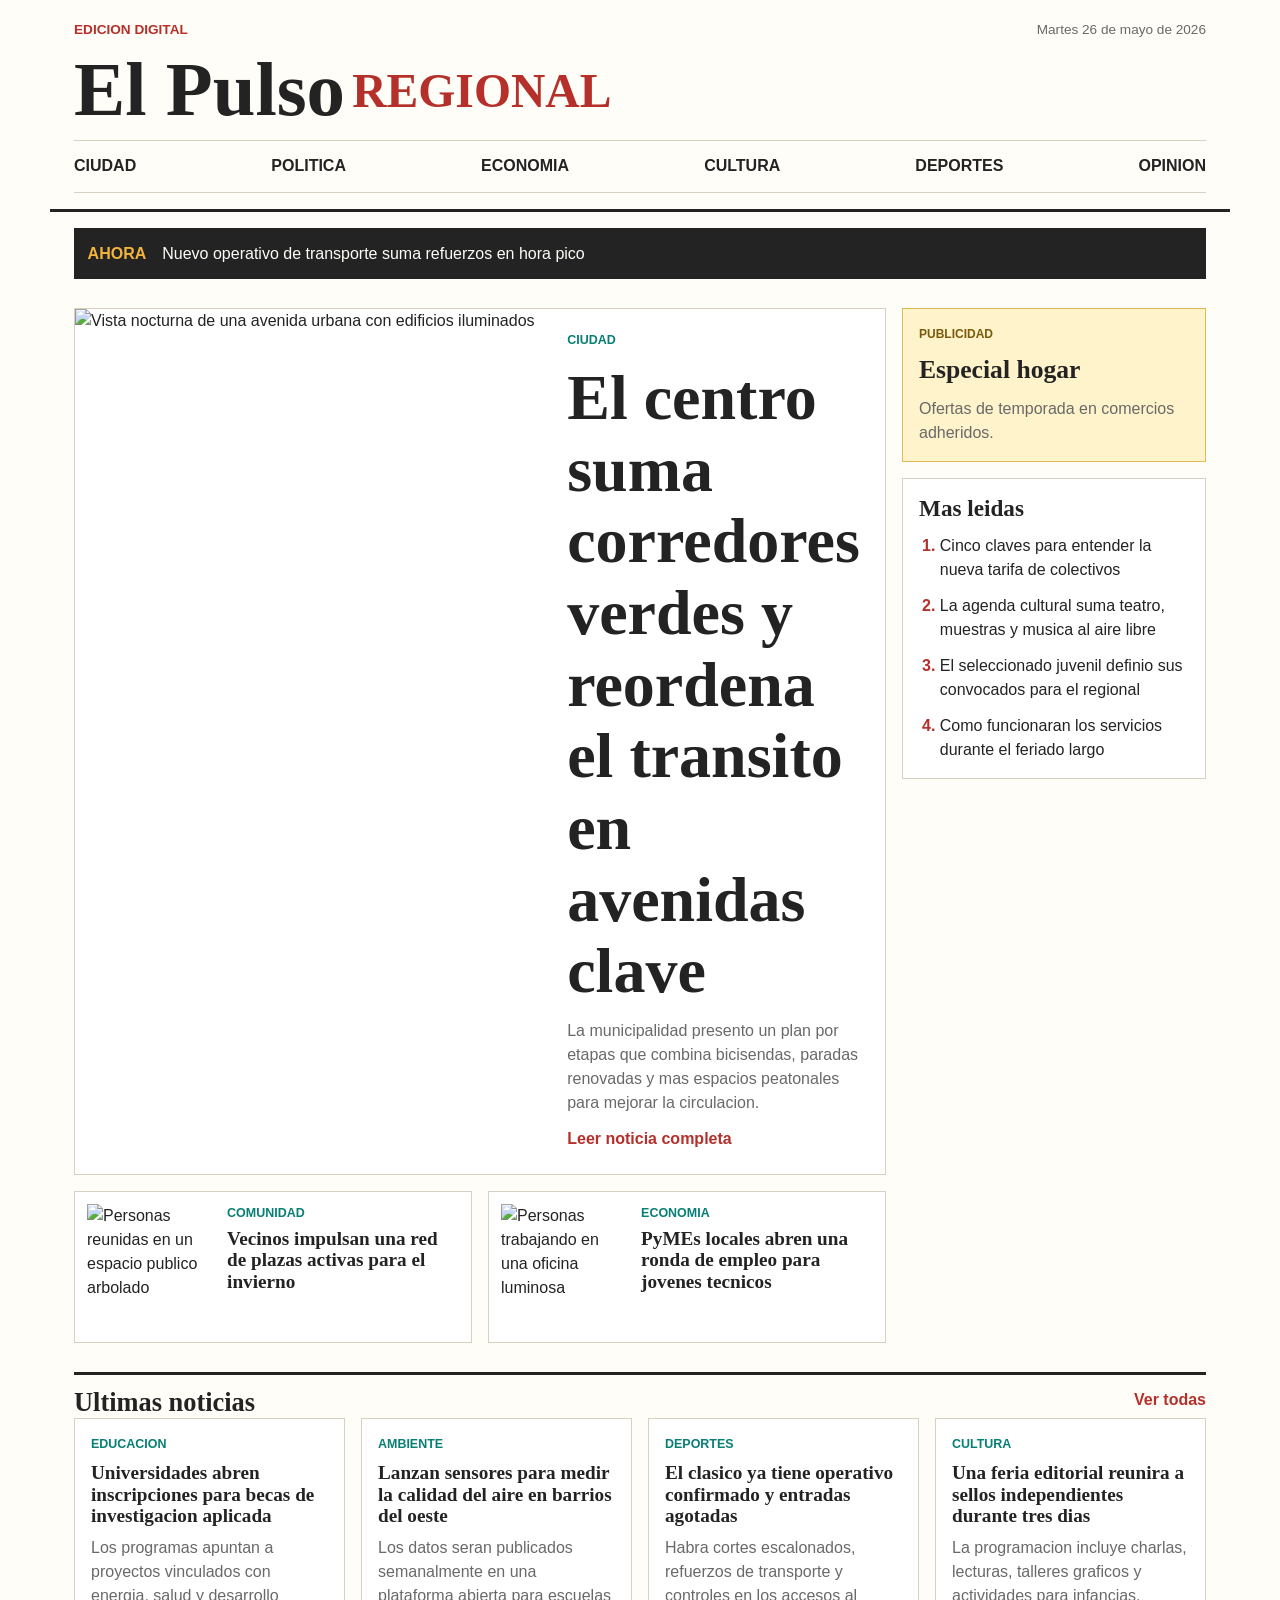
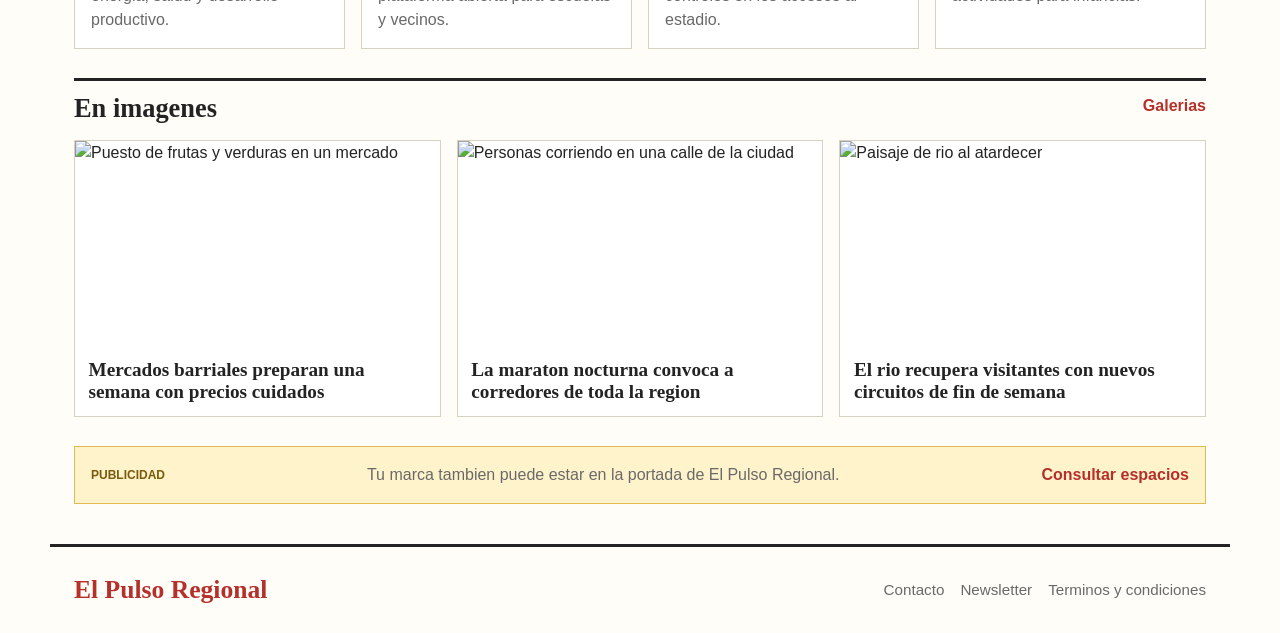
==== index.html @ 54cfa2ba "Crear portada responsive del diario" ====
<!DOCTYPE html>
<html lang="es">
  <head>
    <meta charset="UTF-8" />
    <meta name="viewport" content="width=device-width, initial-scale=1.0" />
    <meta
      name="description"
      content="Portada original de un diario digital desarrollada con HTML, CSS, Flexbox y enfoque Mobile First."
    />
    <title>El Pulso Regional</title>
    <link rel="stylesheet" href="styles/reset.css" />
    <link rel="stylesheet" href="styles/styles.css" />
  </head>
  <body>
    <header class="site-header">
      <div class="header-top">
        <p class="edition">Edicion digital</p>
        <time datetime="2026-05-26">Martes 26 de mayo de 2026</time>
      </div>

      <div class="brand-row">
        <a class="brand" href="#" aria-label="Inicio de El Pulso Regional">
          <span>El Pulso</span>
          <strong>Regional</strong>
        </a>
        <button class="menu-button" type="button" aria-label="Abrir menu">
          <span aria-hidden="true">&#9776;</span>
        </button>
      </div>

      <nav class="main-nav" aria-label="Navegacion principal">
        <ul>
          <li><a href="#">Ciudad</a></li>
          <li><a href="#">Politica</a></li>
          <li><a href="#">Economia</a></li>
          <li><a href="#">Cultura</a></li>
          <li><a href="#">Deportes</a></li>
          <li><a href="#">Opinion</a></li>
        </ul>
      </nav>
    </header>

    <main>
      <section class="breaking-strip" aria-label="Ultimas noticias">
        <strong>Ahora</strong>
        <a href="#">Nuevo operativo de transporte suma refuerzos en hora pico</a>
      </section>

      <div class="page-layout">
        <section class="lead-section" aria-labelledby="main-news-title">
          <article class="lead-card">
            <a href="#" class="image-link" aria-label="Leer noticia principal">
              <img
                src="https://images.unsplash.com/photo-1519501025264-65ba15a82390?auto=format&fit=crop&w=1200&q=80"
                alt="Vista nocturna de una avenida urbana con edificios iluminados"
              />
            </a>
            <div class="lead-content">
              <p class="category">Ciudad</p>
              <h1 id="main-news-title">
                El centro suma corredores verdes y reordena el transito en avenidas clave
              </h1>
              <p>
                La municipalidad presento un plan por etapas que combina bicisendas,
                paradas renovadas y mas espacios peatonales para mejorar la circulacion.
              </p>
              <a class="read-more" href="#">Leer noticia completa</a>
            </div>
          </article>

          <div class="featured-row" aria-label="Noticias destacadas">
            <article class="small-card">
              <img
                src="https://images.unsplash.com/photo-1500530855697-b586d89ba3ee?auto=format&fit=crop&w=700&q=80"
                alt="Personas reunidas en un espacio publico arbolado"
              />
              <div>
                <p class="category">Comunidad</p>
                <h2><a href="#">Vecinos impulsan una red de plazas activas para el invierno</a></h2>
              </div>
            </article>

            <article class="small-card">
              <img
                src="https://images.unsplash.com/photo-1497366754035-f200968a6e72?auto=format&fit=crop&w=700&q=80"
                alt="Personas trabajando en una oficina luminosa"
              />
              <div>
                <p class="category">Economia</p>
                <h2><a href="#">PyMEs locales abren una ronda de empleo para jovenes tecnicos</a></h2>
              </div>
            </article>
          </div>
        </section>

        <aside class="sidebar" aria-label="Informacion complementaria">
          <section class="ad-box">
            <span>Publicidad</span>
            <strong>Especial hogar</strong>
            <p>Ofertas de temporada en comercios adheridos.</p>
          </section>

          <section class="most-read" aria-labelledby="most-read-title">
            <h2 id="most-read-title">Mas leidas</h2>
            <ol>
              <li><a href="#">Cinco claves para entender la nueva tarifa de colectivos</a></li>
              <li><a href="#">La agenda cultural suma teatro, muestras y musica al aire libre</a></li>
              <li><a href="#">El seleccionado juvenil definio sus convocados para el regional</a></li>
              <li><a href="#">Como funcionaran los servicios durante el feriado largo</a></li>
            </ol>
          </section>
        </aside>
      </div>

      <section class="news-grid" aria-labelledby="latest-title">
        <div class="section-heading">
          <h2 id="latest-title">Ultimas noticias</h2>
          <a href="#">Ver todas</a>
        </div>

        <div class="news-list">
          <article class="news-item">
            <p class="category">Educacion</p>
            <h3><a href="#">Universidades abren inscripciones para becas de investigacion aplicada</a></h3>
            <p>Los programas apuntan a proyectos vinculados con energia, salud y desarrollo productivo.</p>
          </article>

          <article class="news-item">
            <p class="category">Ambiente</p>
            <h3><a href="#">Lanzan sensores para medir la calidad del aire en barrios del oeste</a></h3>
            <p>Los datos seran publicados semanalmente en una plataforma abierta para escuelas y vecinos.</p>
          </article>

          <article class="news-item">
            <p class="category">Deportes</p>
            <h3><a href="#">El clasico ya tiene operativo confirmado y entradas agotadas</a></h3>
            <p>Habra cortes escalonados, refuerzos de transporte y controles en los accesos al estadio.</p>
          </article>

          <article class="news-item">
            <p class="category">Cultura</p>
            <h3><a href="#">Una feria editorial reunira a sellos independientes durante tres dias</a></h3>
            <p>La programacion incluye charlas, lecturas, talleres graficos y actividades para infancias.</p>
          </article>
        </div>
      </section>

      <section class="media-band" aria-labelledby="photos-title">
        <div class="section-heading">
          <h2 id="photos-title">En imagenes</h2>
          <a href="#">Galerias</a>
        </div>

        <div class="photo-strip">
          <article>
            <img
              src="https://images.unsplash.com/photo-1529440705779-9d1c6884e2c2?auto=format&fit=crop&w=900&q=80"
              alt="Puesto de frutas y verduras en un mercado"
            />
            <h3><a href="#">Mercados barriales preparan una semana con precios cuidados</a></h3>
          </article>
          <article>
            <img
              src="https://images.unsplash.com/photo-1464692805480-a69dfaafdb0d?auto=format&fit=crop&w=900&q=80"
              alt="Personas corriendo en una calle de la ciudad"
            />
            <h3><a href="#">La maraton nocturna convoca a corredores de toda la region</a></h3>
          </article>
          <article>
            <img
              src="https://images.unsplash.com/photo-1500534623283-312aade485b7?auto=format&fit=crop&w=900&q=80"
              alt="Paisaje de rio al atardecer"
            />
            <h3><a href="#">El rio recupera visitantes con nuevos circuitos de fin de semana</a></h3>
          </article>
        </div>
      </section>

      <section class="bottom-ad" aria-label="Publicidad">
        <span>Publicidad</span>
        <p>Tu marca tambien puede estar en la portada de El Pulso Regional.</p>
        <a href="#">Consultar espacios</a>
      </section>
    </main>

    <footer class="site-footer">
      <a class="footer-brand" href="#">El Pulso Regional</a>
      <div class="footer-links" aria-label="Enlaces del sitio">
        <a href="#">Contacto</a>
        <a href="#">Newsletter</a>
        <a href="#">Terminos y condiciones</a>
      </div>
    </footer>
  </body>
</html>
---- styles/styles.css ----
:root {
  --color-ink: #232323;
  --color-muted: #696969;
  --color-paper: #fffdf8;
  --color-soft: #f3f0e8;
  --color-line: #d8d1c3;
  --color-primary: #b5302a;
  --color-accent: #087f75;
  --color-highlight: #f3b33d;
  --font-body: Arial, Helvetica, sans-serif;
  --font-title: Georgia, "Times New Roman", serif;
  --content-width: 1180px;
}

body {
  background: var(--color-paper);
  color: var(--color-ink);
  font-family: var(--font-body);
  line-height: 1.5;
}

a {
  transition: color 0.2s ease, background-color 0.2s ease;
}

a:hover,
a:focus-visible {
  color: var(--color-primary);
}

.site-header,
main,
.site-footer {
  width: min(100%, var(--content-width));
  margin: 0 auto;
}

.site-header {
  display: flex;
  flex-direction: column;
  gap: 0.9rem;
  padding: 1rem;
  border-bottom: 3px solid var(--color-ink);
}

.header-top {
  display: flex;
  flex-direction: column;
  gap: 0.2rem;
  color: var(--color-muted);
  font-size: 0.85rem;
}

.edition {
  color: var(--color-primary);
  font-weight: 700;
  text-transform: uppercase;
}

.brand-row {
  display: flex;
  align-items: center;
  justify-content: space-between;
  gap: 1rem;
}

.brand {
  display: flex;
  flex-direction: column;
  color: var(--color-ink);
  font-family: var(--font-title);
  font-size: clamp(2.1rem, 11vw, 3.6rem);
  font-weight: 700;
  line-height: 0.92;
}

.brand strong {
  color: var(--color-primary);
  font-size: 0.62em;
  text-transform: uppercase;
}

.menu-button {
  display: flex;
  align-items: center;
  justify-content: center;
  width: 2.75rem;
  height: 2.75rem;
  border: 2px solid var(--color-ink);
  background: var(--color-paper);
  color: var(--color-ink);
  cursor: pointer;
  font-size: 1.7rem;
  line-height: 1;
}

.main-nav {
  display: none;
}

main {
  display: flex;
  flex-direction: column;
  gap: 1.4rem;
  padding: 1rem;
}

.breaking-strip {
  display: flex;
  flex-direction: column;
  gap: 0.35rem;
  padding: 0.85rem;
  background: var(--color-ink);
  color: var(--color-paper);
}

.breaking-strip strong {
  color: var(--color-highlight);
  text-transform: uppercase;
}

.page-layout,
.lead-section,
.lead-card,
.featured-row,
.sidebar,
.news-list,
.media-band,
.photo-strip,
.site-footer,
.footer-links {
  display: flex;
  flex-direction: column;
}

.page-layout,
.lead-section,
.featured-row,
.sidebar,
.news-list,
.media-band,
.photo-strip,
.site-footer {
  gap: 1rem;
}

.lead-card,
.small-card,
.news-item,
.photo-strip article,
.most-read,
.ad-box,
.bottom-ad {
  border: 1px solid var(--color-line);
  background: #ffffff;
}

.lead-card img,
.small-card img,
.photo-strip img {
  width: 100%;
  height: 100%;
  object-fit: cover;
}

.image-link {
  display: block;
  aspect-ratio: 16 / 10;
  overflow: hidden;
}

.lead-content {
  display: flex;
  flex-direction: column;
  gap: 0.75rem;
  padding: 1rem;
}

.category {
  color: var(--color-accent);
  font-size: 0.78rem;
  font-weight: 700;
  text-transform: uppercase;
}

h1,
h2,
h3 {
  font-family: var(--font-title);
  line-height: 1.12;
}

h1 {
  font-size: clamp(2rem, 10vw, 4rem);
}

.lead-content p:not(.category),
.news-item p:not(.category),
.ad-box p,
.bottom-ad p {
  color: var(--color-muted);
}

.read-more,
.bottom-ad a,
.section-heading a {
  align-self: flex-start;
  color: var(--color-primary);
  font-weight: 700;
}

.small-card {
  display: flex;
  gap: 0.85rem;
  padding: 0.75rem;
}

.small-card img {
  flex: 0 0 34%;
  aspect-ratio: 1 / 1;
}

.small-card div {
  display: flex;
  flex-direction: column;
  gap: 0.35rem;
}

.small-card h2,
.news-item h3,
.photo-strip h3 {
  font-size: 1.2rem;
}

.ad-box,
.bottom-ad {
  display: flex;
  flex-direction: column;
  gap: 0.5rem;
  padding: 1rem;
  background: #fff3cb;
  border-color: #e1ba54;
}

.ad-box span,
.bottom-ad span {
  color: #7a5a0b;
  font-size: 0.75rem;
  font-weight: 700;
  text-transform: uppercase;
}

.ad-box strong {
  font-family: var(--font-title);
  font-size: 1.6rem;
}

.most-read {
  padding: 1rem;
}

.most-read h2 {
  margin-bottom: 0.8rem;
  font-size: 1.45rem;
}

.most-read ol {
  display: flex;
  flex-direction: column;
  gap: 0.75rem;
  list-style-position: outside;
  padding-left: 1.3rem;
}

.most-read li::marker {
  color: var(--color-primary);
  font-weight: 700;
}

.section-heading {
  display: flex;
  align-items: baseline;
  justify-content: space-between;
  gap: 1rem;
  border-top: 3px solid var(--color-ink);
  padding-top: 0.85rem;
}

.section-heading h2 {
  font-size: 1.65rem;
}

.news-item {
  display: flex;
  flex-direction: column;
  gap: 0.55rem;
  padding: 1rem;
}

.photo-strip article {
  display: flex;
  flex-direction: column;
}

.photo-strip img {
  aspect-ratio: 16 / 9;
}

.photo-strip h3 {
  padding: 0.85rem;
}

.bottom-ad {
  align-items: flex-start;
}

.site-footer {
  margin-top: 1.5rem;
  padding: 1.5rem 1rem;
  border-top: 3px solid var(--color-ink);
}

.footer-brand {
  color: var(--color-primary);
  font-family: var(--font-title);
  font-size: 1.6rem;
  font-weight: 700;
}

.footer-links {
  gap: 0.5rem;
  color: var(--color-muted);
  font-size: 0.95rem;
}

@media (min-width: 700px) {
  .site-header,
  main,
  .site-footer {
    padding-right: 1.5rem;
    padding-left: 1.5rem;
  }

  .header-top {
    flex-direction: row;
    align-items: center;
    justify-content: space-between;
  }

  .featured-row,
  .news-list,
  .photo-strip {
    flex-direction: row;
    flex-wrap: wrap;
  }

  .small-card {
    flex: 1 1 18rem;
  }

  .news-item {
    flex: 1 1 18rem;
  }

  .photo-strip article {
    flex: 1 1 18rem;
  }

  .bottom-ad {
    flex-direction: row;
    align-items: center;
    justify-content: space-between;
  }

  .site-footer {
    flex-direction: row;
    align-items: center;
    justify-content: space-between;
  }

  .footer-links {
    flex-direction: row;
    gap: 1rem;
  }
}

@media (min-width: 1024px) {
  .site-header {
    padding-top: 1.25rem;
  }

  .brand {
    flex-direction: row;
    align-items: flex-end;
    gap: 0.45rem;
    font-size: 4.8rem;
  }

  .brand strong {
    margin-bottom: 0.24em;
  }

  .menu-button {
    display: none;
  }

  .main-nav {
    display: block;
    border-top: 1px solid var(--color-line);
    border-bottom: 1px solid var(--color-line);
  }

  .main-nav ul {
    display: flex;
    align-items: center;
    justify-content: space-between;
    gap: 1rem;
    list-style: none;
  }

  .main-nav a {
    display: block;
    padding: 0.85rem 0;
    font-weight: 700;
    text-transform: uppercase;
  }

  main {
    gap: 1.8rem;
  }

  .breaking-strip {
    flex-direction: row;
    align-items: center;
    gap: 1rem;
  }

  .page-layout {
    flex-direction: row;
    align-items: flex-start;
  }

  .lead-section {
    flex: 1 1 auto;
  }

  .lead-card {
    flex-direction: row;
  }

  .image-link {
    flex: 1 1 58%;
    aspect-ratio: auto;
  }

  .lead-content {
    flex: 1 1 42%;
    justify-content: center;
    padding: 1.4rem;
  }

  .sidebar {
    flex: 0 0 19rem;
  }

  .news-item {
    flex-basis: calc(25% - 1rem);
  }
}
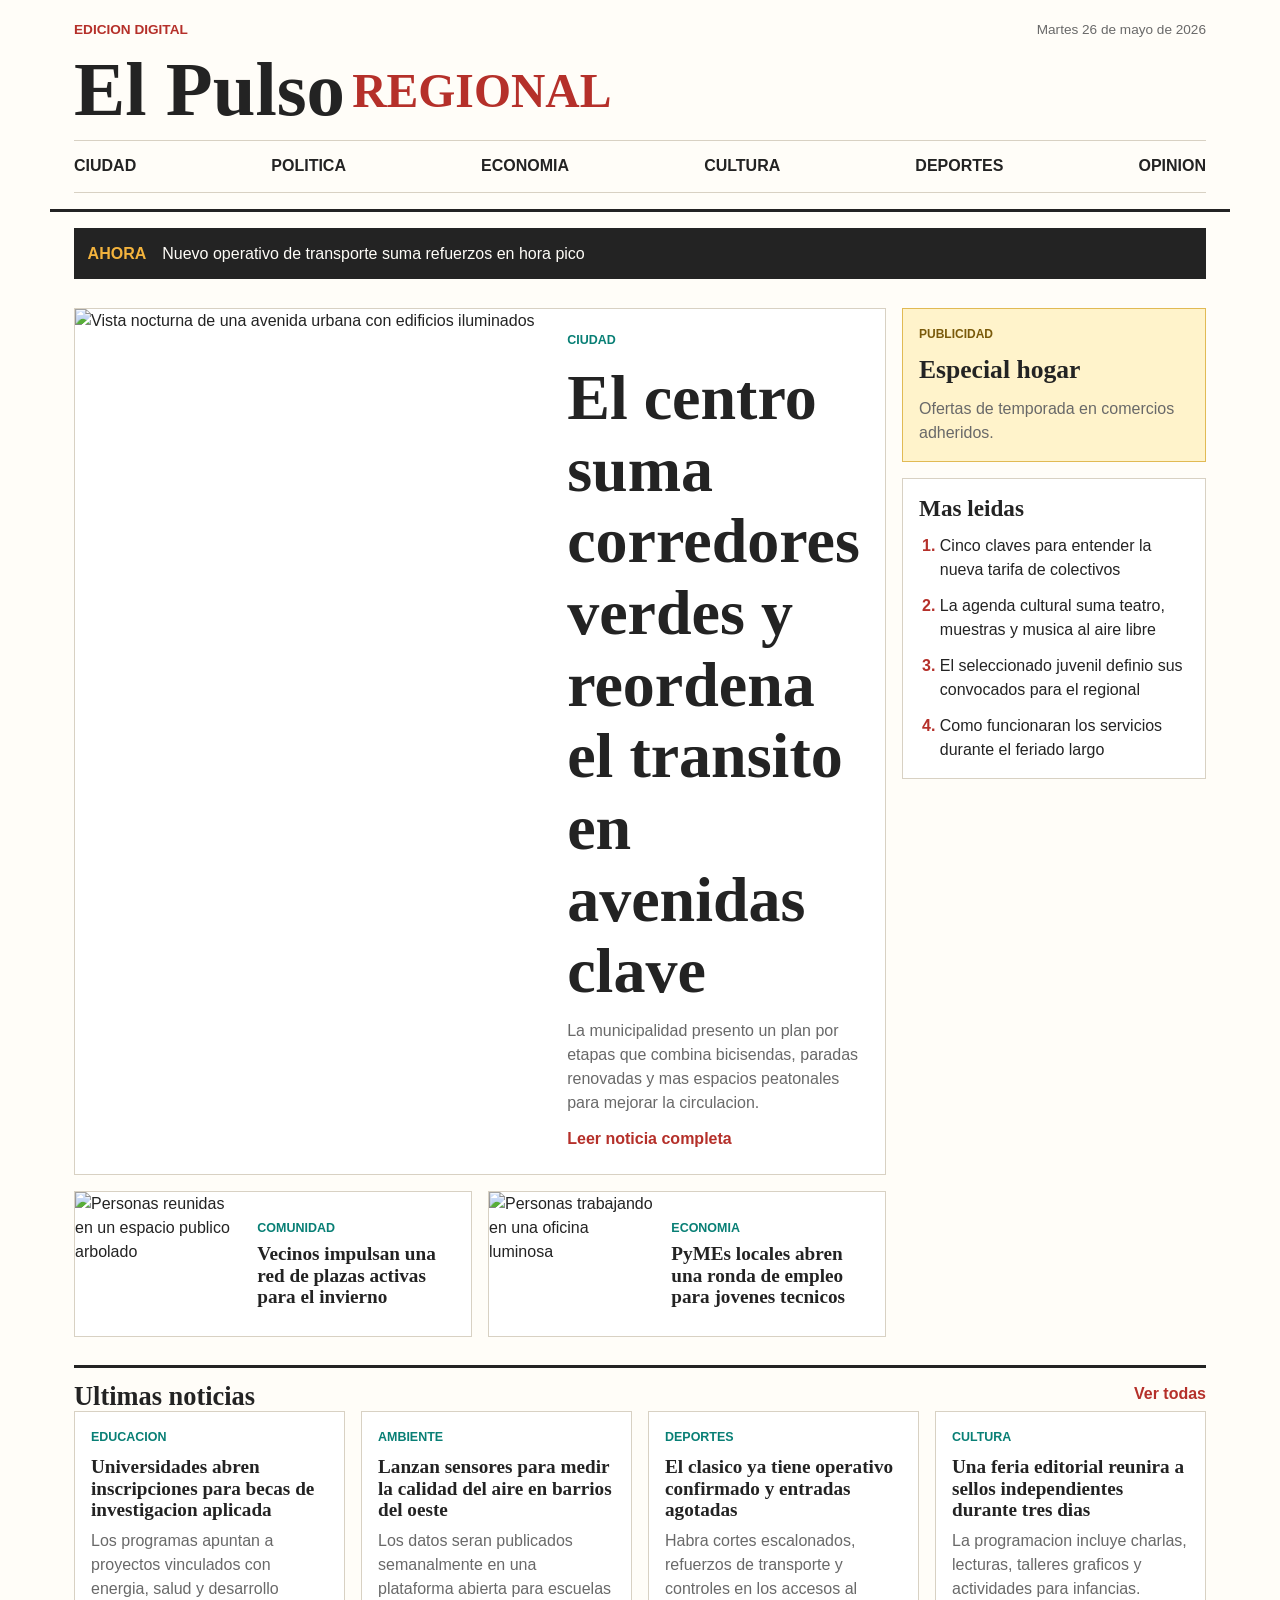
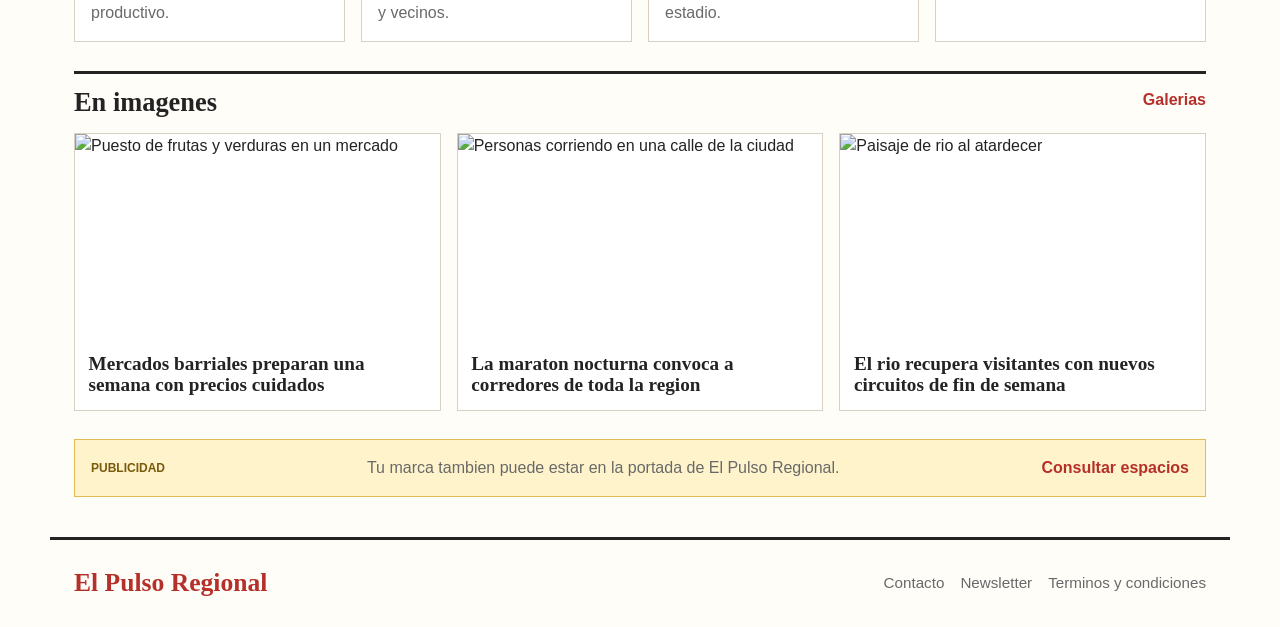
==== commit c67292d3: "Documentar menu CSS y ajustar noticias destacadas" ====
--- a/index.html
+++ b/index.html
@@ -18,14 +18,21 @@
         <time datetime="2026-05-26">Martes 26 de mayo de 2026</time>
       </div>
 
+      <!--
+        Toggle CSS opcional: el input queda oculto visualmente y el label
+        funciona como boton hamburguesa. Al marcarse, CSS puede mostrar el nav
+        con el selector .nav-toggle:checked ~ .main-nav, sin usar JavaScript.
+      -->
+      <input class="nav-toggle" type="checkbox" id="nav-toggle" />
+
       <div class="brand-row">
         <a class="brand" href="#" aria-label="Inicio de El Pulso Regional">
           <span>El Pulso</span>
           <strong>Regional</strong>
         </a>
-        <button class="menu-button" type="button" aria-label="Abrir menu">
+        <label class="menu-button" for="nav-toggle" aria-label="Abrir menu">
           <span aria-hidden="true">&#9776;</span>
-        </button>
+        </label>
       </div>
 
       <nav class="main-nav" aria-label="Navegacion principal">
@@ -70,22 +77,26 @@
 
           <div class="featured-row" aria-label="Noticias destacadas">
             <article class="small-card">
-              <img
-                src="https://images.unsplash.com/photo-1500530855697-b586d89ba3ee?auto=format&fit=crop&w=700&q=80"
-                alt="Personas reunidas en un espacio publico arbolado"
-              />
-              <div>
+              <a class="small-card-image" href="#" aria-label="Leer noticia de Comunidad">
+                <img
+                  src="https://images.unsplash.com/photo-1500530855697-b586d89ba3ee?auto=format&fit=crop&w=700&q=80"
+                  alt="Personas reunidas en un espacio publico arbolado"
+                />
+              </a>
+              <div class="small-card-body">
                 <p class="category">Comunidad</p>
                 <h2><a href="#">Vecinos impulsan una red de plazas activas para el invierno</a></h2>
               </div>
             </article>
 
             <article class="small-card">
-              <img
-                src="https://images.unsplash.com/photo-1497366754035-f200968a6e72?auto=format&fit=crop&w=700&q=80"
-                alt="Personas trabajando en una oficina luminosa"
-              />
-              <div>
+              <a class="small-card-image" href="#" aria-label="Leer noticia de Economia">
+                <img
+                  src="https://images.unsplash.com/photo-1497366754035-f200968a6e72?auto=format&fit=crop&w=700&q=80"
+                  alt="Personas trabajando en una oficina luminosa"
+                />
+              </a>
+              <div class="small-card-body">
                 <p class="category">Economia</p>
                 <h2><a href="#">PyMEs locales abren una ronda de empleo para jovenes tecnicos</a></h2>
               </div>
--- a/styles/styles.css
+++ b/styles/styles.css
@@ -80,6 +80,16 @@
   text-transform: uppercase;
 }
 
+/* El checkbox permite abrir/cerrar el menu mobile solo con CSS. */
+.nav-toggle {
+  position: absolute;
+  width: 1px;
+  height: 1px;
+  overflow: hidden;
+  clip: rect(0 0 0 0);
+  white-space: nowrap;
+}
+
 .menu-button {
   display: flex;
   align-items: center;
@@ -94,8 +104,39 @@
   line-height: 1;
 }
 
+.nav-toggle:checked + .brand-row .menu-button,
+.nav-toggle:focus-visible + .brand-row .menu-button {
+  background: var(--color-ink);
+  color: var(--color-paper);
+}
+
 .main-nav {
   display: none;
+  border-top: 1px solid var(--color-line);
+  border-bottom: 1px solid var(--color-line);
+}
+
+/* Si el checkbox esta marcado, el selector de hermanos muestra las opciones. */
+.nav-toggle:checked ~ .main-nav {
+  display: block;
+}
+
+.main-nav ul {
+  display: flex;
+  flex-direction: column;
+  gap: 0;
+  list-style: none;
+}
+
+.main-nav a {
+  display: block;
+  padding: 0.85rem 0;
+  font-weight: 700;
+  text-transform: uppercase;
+}
+
+.main-nav li + li {
+  border-top: 1px solid var(--color-line);
 }
 
 main {
@@ -156,7 +197,6 @@
 }
 
 .lead-card img,
-.small-card img,
 .photo-strip img {
   width: 100%;
   height: 100%;
@@ -211,19 +251,29 @@
 
 .small-card {
   display: flex;
+  flex-direction: column;
   gap: 0.85rem;
-  padding: 0.75rem;
-}
-
-.small-card img {
-  flex: 0 0 34%;
-  aspect-ratio: 1 / 1;
-}
-
-.small-card div {
+  overflow: hidden;
+  padding: 0;
+}
+
+.small-card-image {
+  display: block;
+  aspect-ratio: 16 / 9;
+  overflow: hidden;
+}
+
+.small-card-image img {
+  width: 100%;
+  height: 100%;
+  object-fit: cover;
+}
+
+.small-card-body {
   display: flex;
   flex-direction: column;
   gap: 0.35rem;
+  padding: 0 0.9rem 0.9rem;
 }
 
 .small-card h2,
@@ -406,23 +456,17 @@
 
   .main-nav {
     display: block;
-    border-top: 1px solid var(--color-line);
-    border-bottom: 1px solid var(--color-line);
   }
 
   .main-nav ul {
-    display: flex;
     align-items: center;
+    flex-direction: row;
     justify-content: space-between;
     gap: 1rem;
-    list-style: none;
-  }
-
-  .main-nav a {
-    display: block;
-    padding: 0.85rem 0;
-    font-weight: 700;
-    text-transform: uppercase;
+  }
+
+  .main-nav li + li {
+    border-top: 0;
   }
 
   main {
@@ -463,6 +507,23 @@
     flex: 0 0 19rem;
   }
 
+  .small-card {
+    flex-direction: row;
+    align-items: stretch;
+    gap: 0;
+  }
+
+  .small-card-image {
+    flex: 0 0 42%;
+    aspect-ratio: auto;
+    min-height: 9rem;
+  }
+
+  .small-card-body {
+    justify-content: center;
+    padding: 1rem;
+  }
+
   .news-item {
     flex-basis: calc(25% - 1rem);
   }
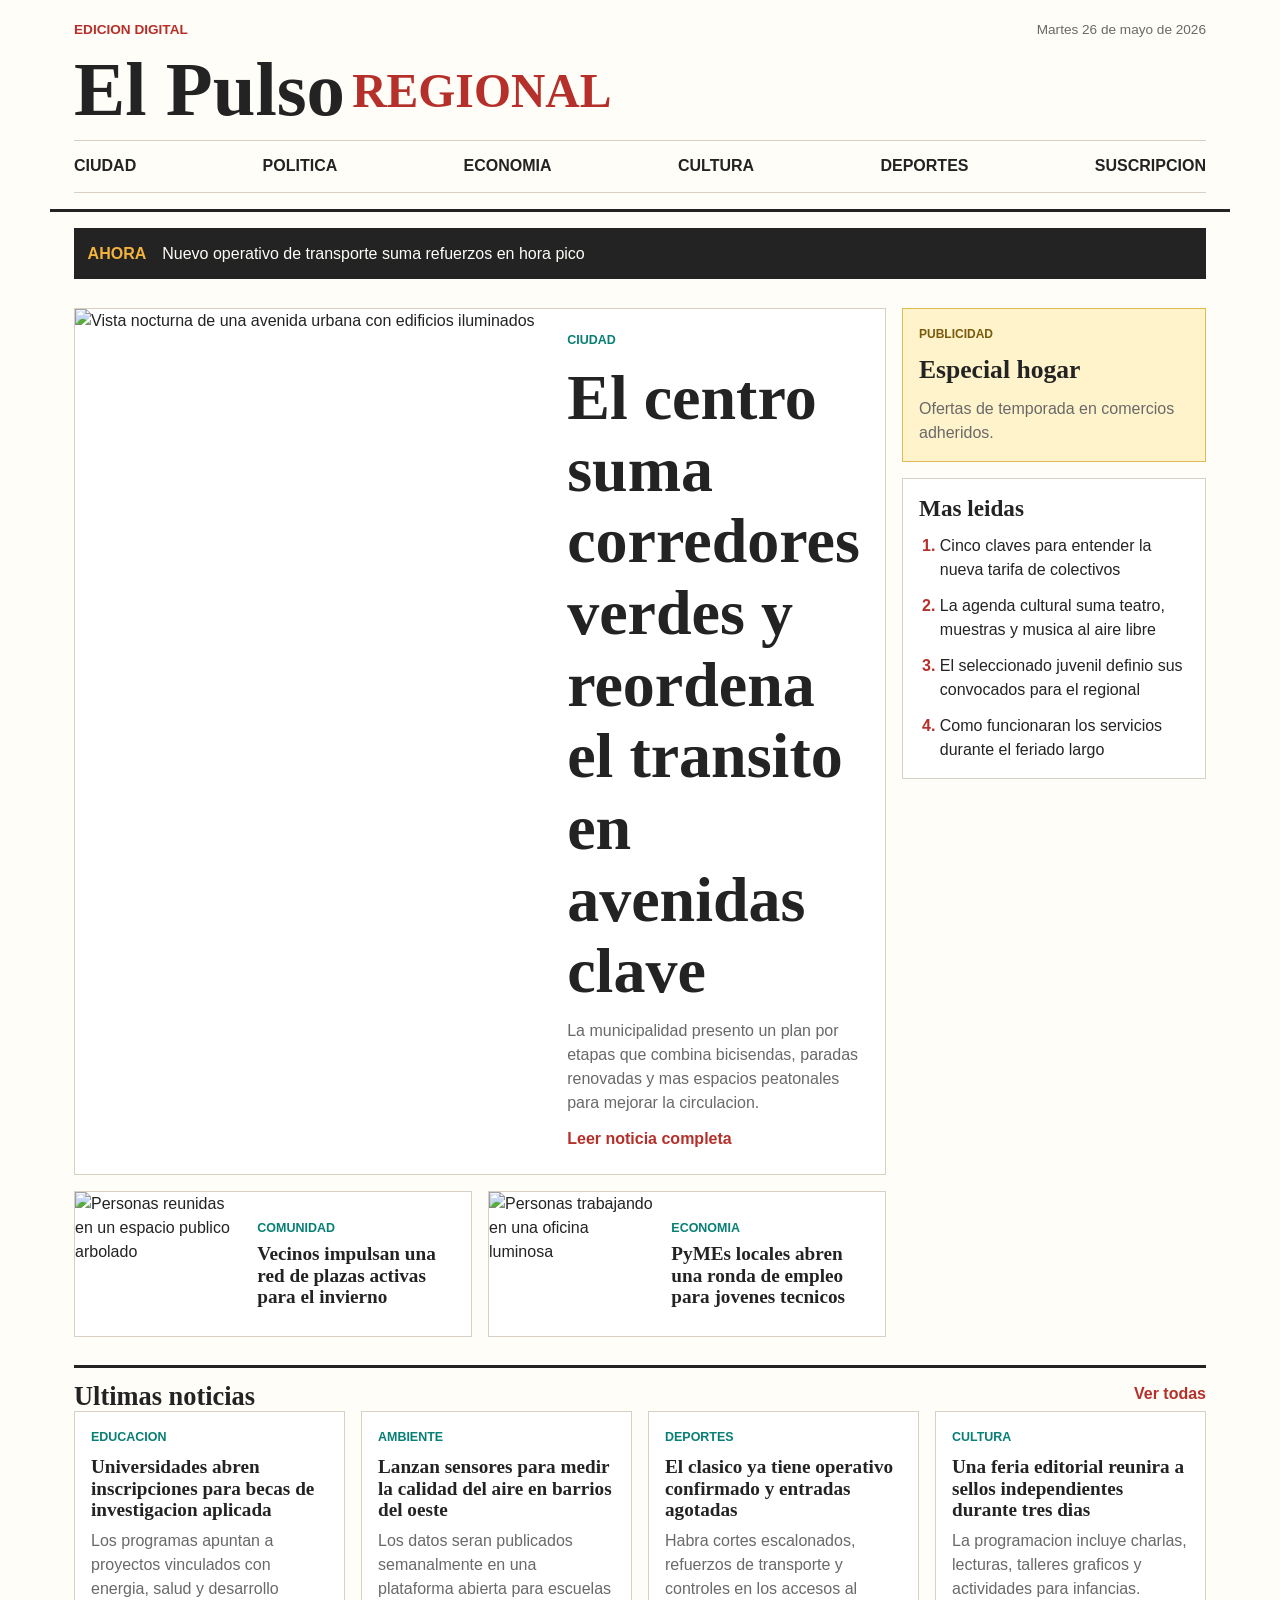
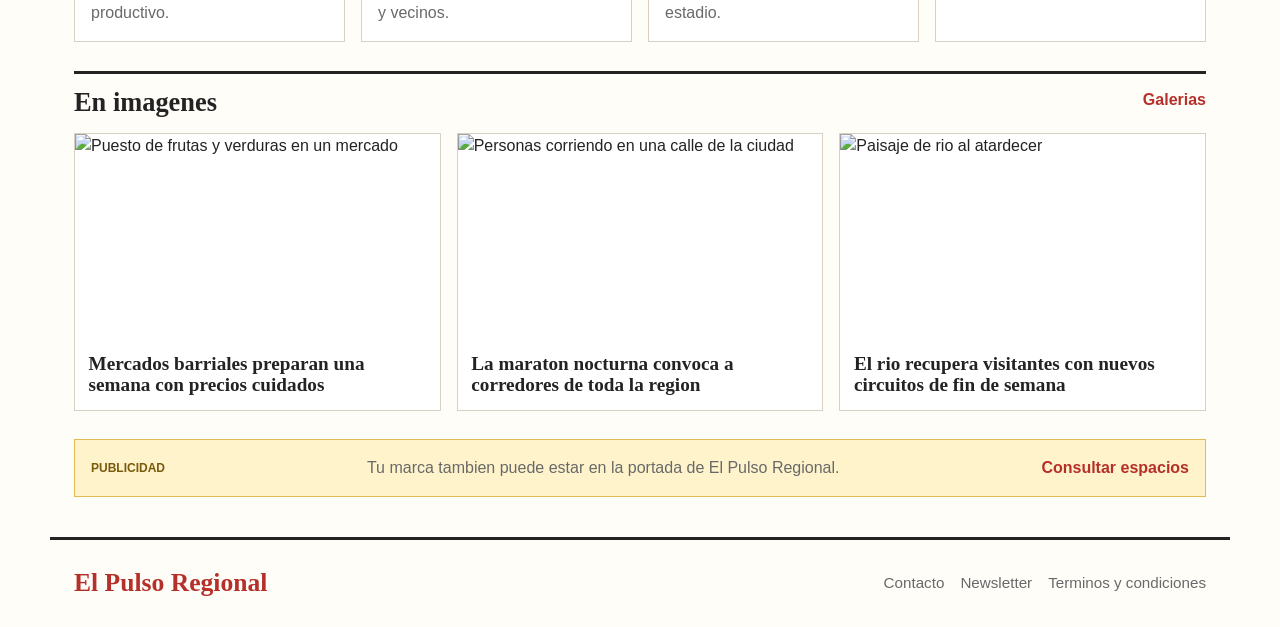
==== commit 4a15bb17: "Add subscription page structure" ====
--- a/index.html
+++ b/index.html
@@ -26,7 +26,7 @@
       <input class="nav-toggle" type="checkbox" id="nav-toggle" />
 
       <div class="brand-row">
-        <a class="brand" href="#" aria-label="Inicio de El Pulso Regional">
+        <a class="brand" href="index.html" aria-label="Inicio de El Pulso Regional">
           <span>El Pulso</span>
           <strong>Regional</strong>
         </a>
@@ -42,7 +42,7 @@
           <li><a href="#">Economia</a></li>
           <li><a href="#">Cultura</a></li>
           <li><a href="#">Deportes</a></li>
-          <li><a href="#">Opinion</a></li>
+          <li><a href="subscription.html">Suscripcion</a></li>
         </ul>
       </nav>
     </header>
@@ -195,10 +195,10 @@
     </main>
 
     <footer class="site-footer">
-      <a class="footer-brand" href="#">El Pulso Regional</a>
+      <a class="footer-brand" href="index.html">El Pulso Regional</a>
       <div class="footer-links" aria-label="Enlaces del sitio">
         <a href="#">Contacto</a>
-        <a href="#">Newsletter</a>
+        <a href="subscription.html">Newsletter</a>
         <a href="#">Terminos y condiciones</a>
       </div>
     </footer>
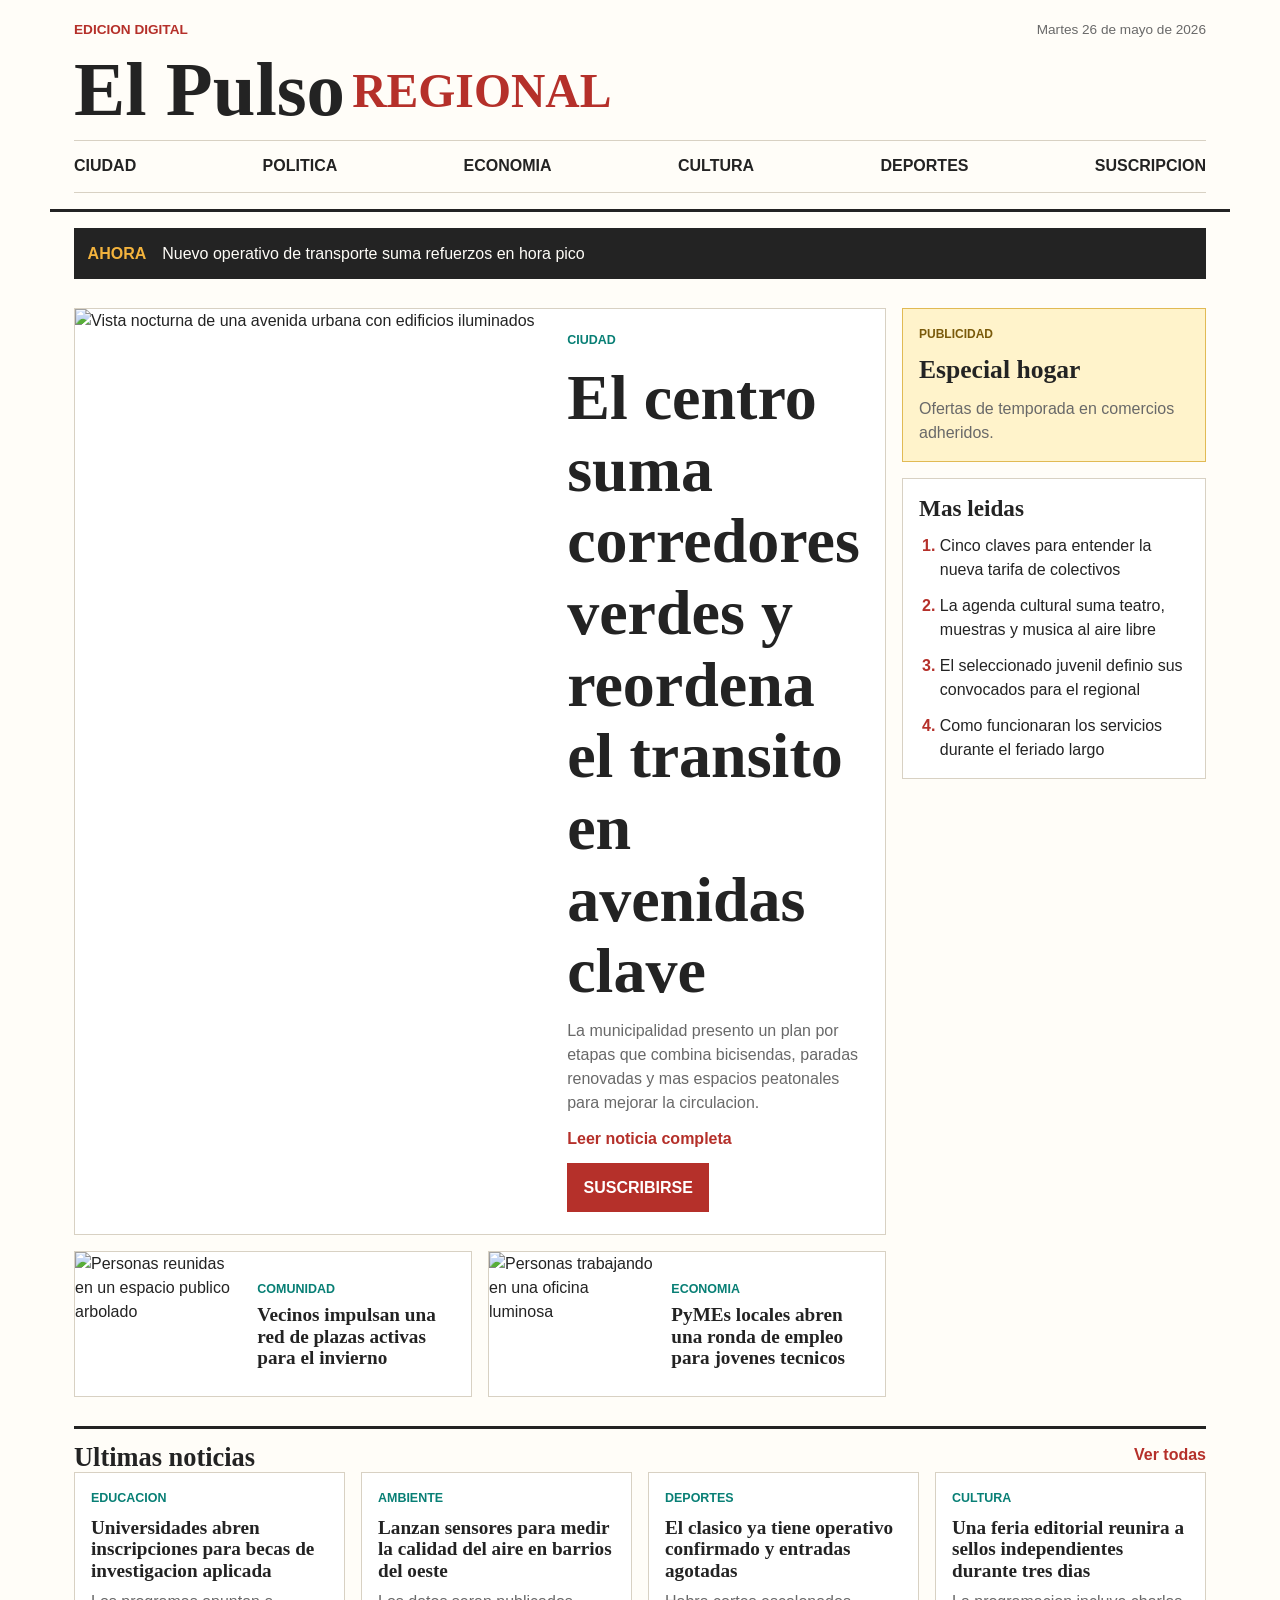
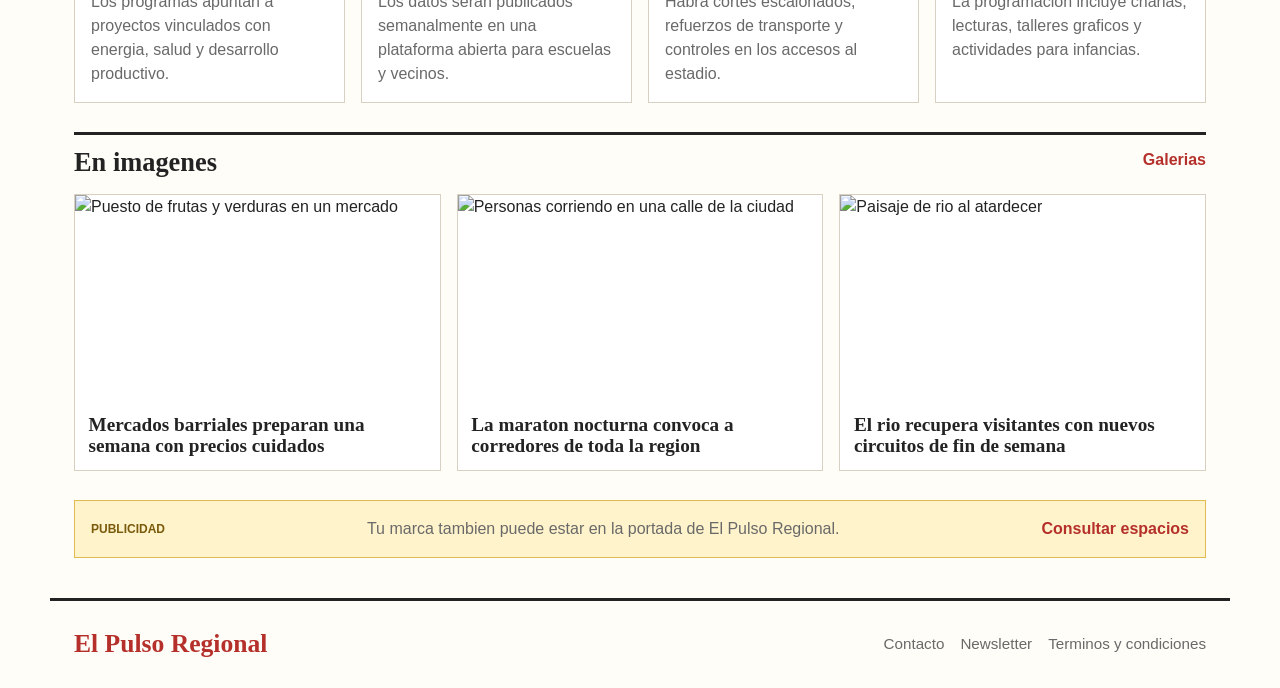
==== commit 8c7e365c: "Add homepage subscription button" ====
--- a/index.html
+++ b/index.html
@@ -71,7 +71,10 @@
                 La municipalidad presento un plan por etapas que combina bicisendas,
                 paradas renovadas y mas espacios peatonales para mejorar la circulacion.
               </p>
-              <a class="read-more" href="#">Leer noticia completa</a>
+              <div class="lead-actions">
+                <a class="read-more" href="#">Leer noticia completa</a>
+                <a class="subscription-button" href="subscription.html">Suscribirse</a>
+              </div>
             </div>
           </article>
 
--- a/styles/styles.css
+++ b/styles/styles.css
@@ -216,6 +216,12 @@
   padding: 1rem;
 }
 
+.lead-actions {
+  display: flex;
+  flex-wrap: wrap;
+  gap: 0.75rem;
+}
+
 .category {
   color: var(--color-accent);
   font-size: 0.78rem;
@@ -249,6 +255,22 @@
   font-weight: 700;
 }
 
+.subscription-button {
+  align-self: flex-start;
+  border: 2px solid var(--color-primary);
+  background: var(--color-primary);
+  color: #ffffff;
+  font-weight: 700;
+  padding: 0.65rem 0.9rem;
+  text-transform: uppercase;
+}
+
+.subscription-button:hover,
+.subscription-button:focus-visible {
+  background: #ffffff;
+  color: var(--color-primary);
+}
+
 .small-card {
   display: flex;
   flex-direction: column;
@@ -362,6 +384,100 @@
 
 .bottom-ad {
   align-items: flex-start;
+}
+
+.main-nav a[aria-current="page"] {
+  color: var(--color-primary);
+}
+
+.subscription-section {
+  display: flex;
+  flex-direction: column;
+  gap: 1rem;
+}
+
+.subscription-section .section-heading {
+  align-items: flex-start;
+  flex-direction: column;
+  gap: 0.35rem;
+}
+
+.subscription-section h1 {
+  font-size: clamp(2rem, 12vw, 3.2rem);
+}
+
+.subscription-section .section-heading p {
+  color: var(--color-muted);
+  font-weight: 700;
+  text-transform: uppercase;
+}
+
+.subscription-form {
+  display: grid;
+  grid-template-columns: 1fr;
+  gap: 1rem;
+  border-top: 1px solid var(--color-line);
+  padding-top: 1rem;
+}
+
+.form-field {
+  display: flex;
+  flex-direction: column;
+  gap: 0.35rem;
+}
+
+.form-field label {
+  color: var(--color-ink);
+  font-weight: 700;
+}
+
+.form-field input {
+  width: 100%;
+  min-height: 2.8rem;
+  border: 1px solid var(--color-line);
+  background: #ffffff;
+  color: var(--color-ink);
+  padding: 0.65rem 0.75rem;
+}
+
+.form-field input:focus {
+  border-color: var(--color-accent);
+  outline: 3px solid rgba(8, 127, 117, 0.18);
+}
+
+.form-field input.is-invalid {
+  border-color: var(--color-primary);
+}
+
+.field-error {
+  min-height: 1.25rem;
+  color: var(--color-primary);
+  font-size: 0.9rem;
+  font-weight: 700;
+}
+
+.form-actions {
+  display: flex;
+  justify-content: center;
+  padding-top: 0.25rem;
+}
+
+.submit-button {
+  min-width: 11rem;
+  border: 2px solid var(--color-primary);
+  background: var(--color-primary);
+  color: #ffffff;
+  cursor: pointer;
+  font-weight: 700;
+  padding: 0.8rem 1.2rem;
+  text-transform: uppercase;
+  transition: background-color 0.2s ease, color 0.2s ease;
+}
+
+.submit-button:hover,
+.submit-button:focus-visible {
+  background: #ffffff;
+  color: var(--color-primary);
 }
 
 .site-footer {
@@ -432,6 +548,14 @@
     flex-direction: row;
     gap: 1rem;
   }
+
+  .subscription-form {
+    grid-template-columns: repeat(2, minmax(0, 1fr));
+  }
+
+  .form-actions {
+    grid-column: 1 / -1;
+  }
 }
 
 @media (min-width: 1024px) {
